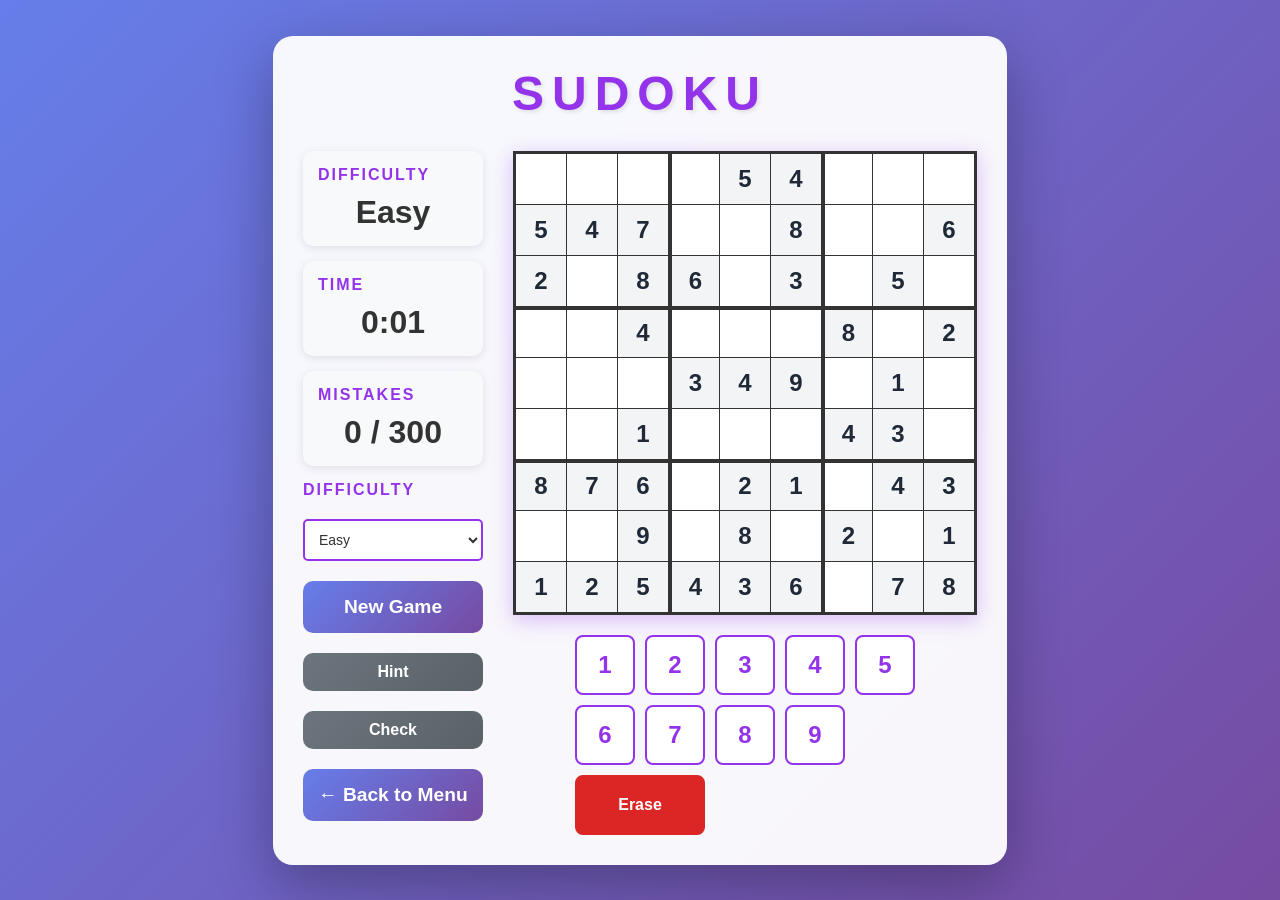
==== games/sudoku/sudoku.html @ 7c759008 "initial commit" ====
<!DOCTYPE html>
<html lang="en">
<head>
    <meta charset="UTF-8">
    <meta name="viewport" content="width=device-width, initial-scale=1.0">
    <title>Sudoku Game</title>
    <link rel="stylesheet" href="../../shared/common.css">
    <link rel="stylesheet" href="sudoku.css">
</head>
<body>
    <div class="game-container">
        <div class="game-header">
            <h1>SUDOKU</h1>
        </div>

        <div class="game-content">
            <div class="side-panel">
                <div class="info-box">
                    <h2>Difficulty</h2>
                    <div id="difficulty">Easy</div>
                </div>
                <div class="info-box">
                    <h2>Time</h2>
                    <div id="time">0:00</div>
                </div>
                <div class="info-box">
                    <h2>Mistakes</h2>
                    <div id="mistakes">0 / 3</div>
                </div>

                <div class="controls-section">
                    <h2>Difficulty</h2>
                    <select id="difficulty-select" class="difficulty-select">
                        <option value="easy">Easy</option>
                        <option value="medium">Medium</option>
                        <option value="hard">Hard</option>
                    </select>

                    <button id="new-game-btn" class="action-btn">New Game</button>
                    <button id="hint-btn" class="action-btn secondary-btn">Hint</button>
                    <button id="check-btn" class="action-btn secondary-btn">Check</button>
                    <a href="../../dashboard.html" class="back-btn">← Back to Menu</a>
                </div>
            </div>

            <div class="game-area">
                <div id="sudoku-board" class="sudoku-board"></div>

                <!-- Number pad for mobile -->
                <div class="number-pad">
                    <button class="number-btn" data-number="1">1</button>
                    <button class="number-btn" data-number="2">2</button>
                    <button class="number-btn" data-number="3">3</button>
                    <button class="number-btn" data-number="4">4</button>
                    <button class="number-btn" data-number="5">5</button>
                    <button class="number-btn" data-number="6">6</button>
                    <button class="number-btn" data-number="7">7</button>
                    <button class="number-btn" data-number="8">8</button>
                    <button class="number-btn" data-number="9">9</button>
                    <button class="number-btn erase-btn" data-number="0">
                        <span>Erase</span>
                    </button>
                </div>

                <!-- Win overlay -->
                <div id="game-win" class="game-over hidden">
                    <h2>🎉 Congratulations! 🎉</h2>
                    <p>You solved the puzzle!</p>
                    <p>Time: <span id="final-time">0:00</span></p>
                    <p>Difficulty: <span id="final-difficulty">Easy</span></p>
                    <button id="restart-btn">New Puzzle</button>
                </div>
            </div>
        </div>
    </div>

    <script src="sudoku.js"></script>
</body>
</html>
---- shared/common.css ----
/* Shared styles for all games */

* {
    margin: 0;
    padding: 0;
    box-sizing: border-box;
}

body {
    font-family: 'Arial', sans-serif;
    background: linear-gradient(135deg, #667eea 0%, #764ba2 100%);
    min-height: 100vh;
    display: flex;
    justify-content: center;
    align-items: center;
    padding: 20px;
}

/* Common button styles */
.action-btn, .back-btn {
    width: 100%;
    padding: 15px;
    font-size: 1.2em;
    font-weight: bold;
    background: linear-gradient(135deg, #667eea 0%, #764ba2 100%);
    color: white;
    border: none;
    border-radius: 10px;
    cursor: pointer;
    transition: transform 0.2s, box-shadow 0.2s;
    margin-top: 10px;
    text-decoration: none;
    display: inline-block;
    text-align: center;
}

.action-btn:hover, .back-btn:hover {
    transform: translateY(-2px);
    box-shadow: 0 5px 15px rgba(102, 126, 234, 0.4);
}

.action-btn:active, .back-btn:active {
    transform: translateY(0);
}

/* Game container */
.game-container {
    background: rgba(255, 255, 255, 0.95);
    border-radius: 20px;
    box-shadow: 0 20px 60px rgba(0, 0, 0, 0.3);
    padding: 30px;
}

/* Game header */
.game-header {
    text-align: center;
    margin-bottom: 30px;
}

.game-header h1 {
    font-size: 3em;
    color: #667eea;
    text-shadow: 2px 2px 4px rgba(0, 0, 0, 0.1);
    letter-spacing: 8px;
}

/* Info boxes */
.info-box {
    background: #f8f9fa;
    padding: 15px;
    border-radius: 10px;
    box-shadow: 0 2px 10px rgba(0, 0, 0, 0.1);
}

.info-box h2 {
    font-size: 1em;
    color: #667eea;
    margin-bottom: 10px;
    text-transform: uppercase;
    letter-spacing: 2px;
}

.info-box div:not(canvas) {
    font-size: 2em;
    font-weight: bold;
    color: #333;
    text-align: center;
}

/* Game over overlay */
.game-over {
    position: absolute;
    top: 50%;
    left: 50%;
    transform: translate(-50%, -50%);
    background: rgba(255, 255, 255, 0.98);
    padding: 40px;
    border-radius: 15px;
    text-align: center;
    box-shadow: 0 10px 40px rgba(0, 0, 0, 0.3);
    z-index: 10;
}

.game-over.hidden {
    display: none;
}

.game-over h2 {
    font-size: 2.5em;
    color: #764ba2;
    margin-bottom: 20px;
}

.game-over p {
    font-size: 1.5em;
    color: #333;
    margin-bottom: 30px;
}

/* Control panel */
.controls-panel h2 {
    font-size: 1.2em;
    color: #667eea;
    margin-bottom: 15px;
    text-transform: uppercase;
    letter-spacing: 2px;
}

.control-item {
    display: flex;
    align-items: center;
    gap: 10px;
    padding: 8px;
    background: #f8f9fa;
    border-radius: 5px;
    margin-bottom: 8px;
}

.key {
    display: inline-block;
    padding: 5px 10px;
    background: #667eea;
    color: white;
    border-radius: 5px;
    font-weight: bold;
    min-width: 60px;
    text-align: center;
    box-shadow: 0 2px 5px rgba(0, 0, 0, 0.2);
}

.control-item span:last-child {
    color: #333;
    font-size: 0.9em;
}
---- games/sudoku/sudoku.css ----
/* Sudoku-specific styles */

.game-container {
    max-width: 900px;
}

.game-content {
    display: flex;
    gap: 30px;
}

.side-panel {
    display: flex;
    flex-direction: column;
    gap: 15px;
    min-width: 180px;
}

.controls-section {
    display: flex;
    flex-direction: column;
    gap: 10px;
}

.controls-section h2 {
    font-size: 1em;
    color: #9333ea;
    margin-bottom: 10px;
    text-transform: uppercase;
    letter-spacing: 2px;
}

.difficulty-select {
    width: 100%;
    padding: 10px;
    border: 2px solid #9333ea;
    border-radius: 5px;
    font-size: 14px;
    cursor: pointer;
    background: white;
    color: #333;
}

.secondary-btn {
    background: linear-gradient(135deg, #6c757d 0%, #5a6268 100%);
    font-size: 1em;
    padding: 10px;
}

.game-area {
    flex: 1;
    display: flex;
    flex-direction: column;
    align-items: center;
    gap: 20px;
    position: relative;
}

/* Sudoku Board */
.sudoku-board {
    display: grid;
    grid-template-columns: repeat(9, 50px);
    grid-template-rows: repeat(9, 50px);
    gap: 1px;
    background: #333;
    border: 3px solid #333;
    box-shadow: 0 5px 20px rgba(147, 51, 234, 0.3);
}

.cell {
    width: 50px;
    height: 50px;
    background: white;
    display: flex;
    align-items: center;
    justify-content: center;
    font-size: 24px;
    font-weight: bold;
    cursor: pointer;
    transition: background-color 0.2s;
    user-select: none;
}

.cell:hover {
    background: #f0f0f0;
}

.cell.selected {
    background: #e9d5ff !important;
    box-shadow: inset 0 0 0 2px #9333ea;
}

.cell.given {
    background: #f3f4f6;
    color: #1f2937;
    cursor: default;
}

.cell.given:hover {
    background: #f3f4f6;
}

.cell.filled {
    color: #9333ea;
}

.cell.hint {
    background: #86efac !important;
    animation: hint-flash 0.5s ease-in-out;
}

.cell.error {
    background: #fca5a5 !important;
    animation: shake 0.3s ease-in-out;
}

/* Thick borders for 3x3 boxes */
.cell.border-top {
    border-top: 3px solid #333;
}

.cell.border-left {
    border-left: 3px solid #333;
}

/* Number pad */
.number-pad {
    display: grid;
    grid-template-columns: repeat(5, 60px);
    gap: 10px;
}

.number-btn {
    width: 60px;
    height: 60px;
    font-size: 24px;
    font-weight: bold;
    background: white;
    border: 2px solid #9333ea;
    border-radius: 8px;
    cursor: pointer;
    transition: all 0.2s;
    color: #9333ea;
}

.number-btn:hover {
    background: #f3e8ff;
    transform: translateY(-2px);
    box-shadow: 0 4px 8px rgba(147, 51, 234, 0.3);
}

.number-btn:active {
    transform: translateY(0);
}

.number-btn.erase-btn {
    grid-column: span 2;
    width: 130px;
    font-size: 16px;
    background: #dc2626;
    border-color: #dc2626;
    color: white;
}

.number-btn.erase-btn:hover {
    background: #b91c1c;
}

/* Animations */
@keyframes hint-flash {
    0%, 100% {
        background: #86efac;
    }
    50% {
        background: #22c55e;
    }
}

@keyframes shake {
    0%, 100% {
        transform: translateX(0);
    }
    25% {
        transform: translateX(-5px);
    }
    75% {
        transform: translateX(5px);
    }
}

/* Override theme colors for Sudoku */
.game-header h1 {
    color: #9333ea;
}

.info-box h2 {
    color: #9333ea;
}

.key {
    background: #9333ea;
}

#restart-btn {
    width: 100%;
    padding: 15px;
    font-size: 1.2em;
    font-weight: bold;
    background: linear-gradient(135deg, #9333ea 0%, #7e22ce 100%);
    color: white;
    border: none;
    border-radius: 10px;
    cursor: pointer;
    transition: transform 0.2s, box-shadow 0.2s;
    margin-top: 10px;
}

#restart-btn:hover {
    transform: translateY(-2px);
    box-shadow: 0 5px 15px rgba(147, 51, 234, 0.4);
}

#restart-btn:active {
    transform: translateY(0);
}

/* Responsive design */
@media (max-width: 900px) {
    .game-content {
        flex-direction: column;
        align-items: center;
    }

    .side-panel {
        width: 100%;
        flex-direction: row;
        flex-wrap: wrap;
        justify-content: space-between;
        max-width: 470px;
    }

    .info-box {
        flex: 1;
        min-width: 140px;
    }

    .controls-section {
        width: 100%;
    }
}

@media (max-width: 600px) {
    .game-header h1 {
        font-size: 2em;
    }

    .sudoku-board {
        grid-template-columns: repeat(9, 35px);
        grid-template-rows: repeat(9, 35px);
    }

    .cell {
        width: 35px;
        height: 35px;
        font-size: 18px;
    }

    .number-pad {
        grid-template-columns: repeat(5, 50px);
        gap: 8px;
    }

    .number-btn {
        width: 50px;
        height: 50px;
        font-size: 20px;
    }

    .number-btn.erase-btn {
        width: 108px;
        font-size: 14px;
    }
}
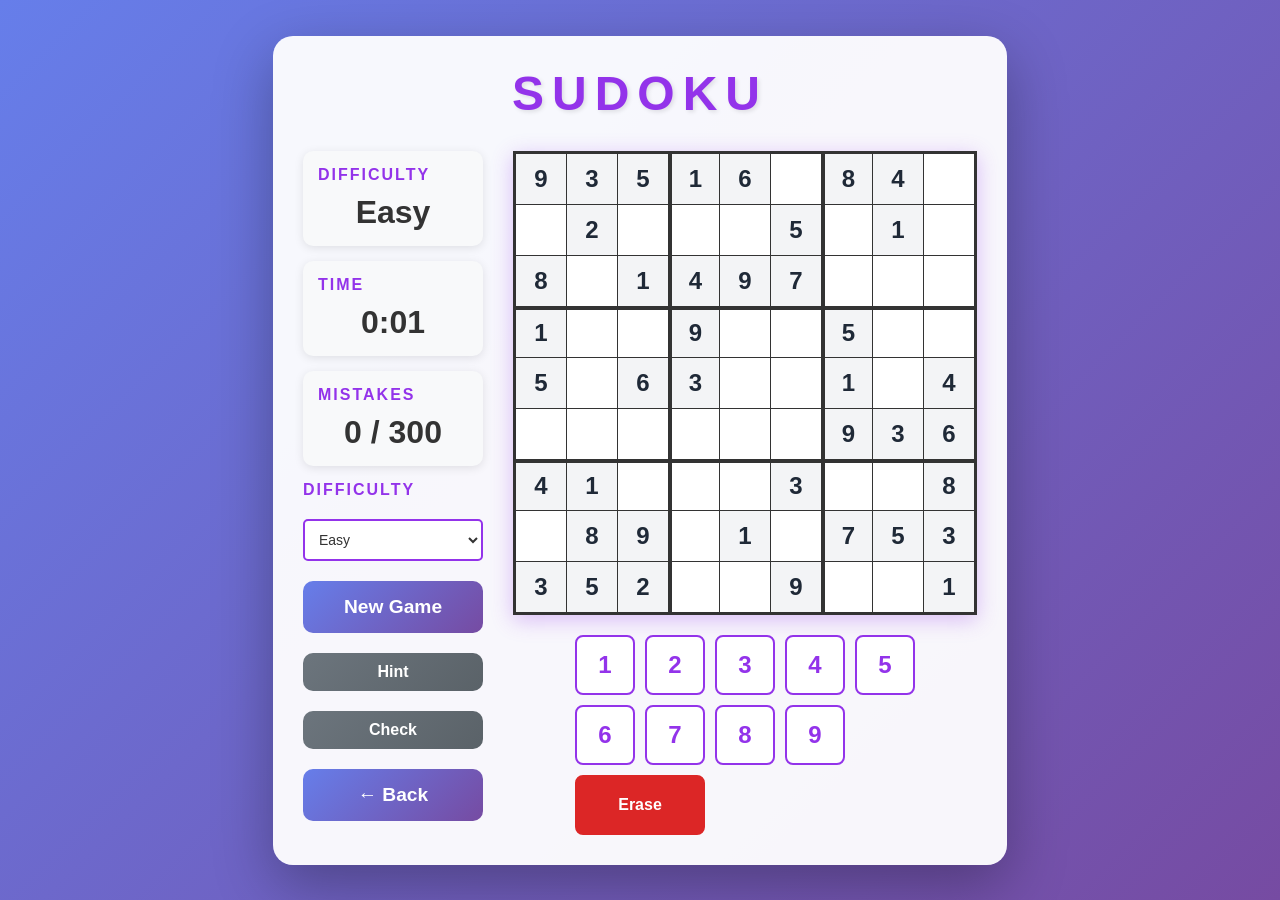
==== commit edd580a1: "improve dashboard and suduko UI" ====
--- a/games/sudoku/sudoku.html
+++ b/games/sudoku/sudoku.html
@@ -39,7 +39,7 @@
                     <button id="new-game-btn" class="action-btn">New Game</button>
                     <button id="hint-btn" class="action-btn secondary-btn">Hint</button>
                     <button id="check-btn" class="action-btn secondary-btn">Check</button>
-                    <a href="../../dashboard.html" class="back-btn">← Back to Menu</a>
+                    <a href="../../dashboard.html" class="back-btn">← Back</a>
                 </div>
             </div>
 
--- a/games/sudoku/sudoku.css
+++ b/games/sudoku/sudoku.css
@@ -250,18 +250,92 @@
 }
 
 @media (max-width: 600px) {
+    body {
+        padding: 0;
+    }
+
+    .game-container {
+        padding: 12px;
+        border-radius: 12px;
+    }
+
+    .game-header {
+        margin-bottom: 8px;
+    }
+
     .game-header h1 {
-        font-size: 2em;
+        font-size: 1.5em;
+        letter-spacing: 3px;
+    }
+
+    .game-content {
+        gap: 50px;
+    }
+
+    /* Compact info boxes */
+    .side-panel {
+        gap: 6px;
+    }
+
+    .info-box {
+        padding: 5px 8px;
+        min-width: 0;
+        border-radius: 6px;
+    }
+
+    .info-box h2 {
+        font-size: 0.6em;
+        margin-bottom: 2px;
+        letter-spacing: 1px;
+    }
+
+    .info-box div:not(canvas) {
+        font-size: 1.1em;
+    }
+
+    /* Controls: single flex row — select + all buttons on one line */
+    .controls-section {
+        display: flex;
+        flex-direction: row;
+        gap: 5px;
+        align-items: stretch;
+    }
+
+    /* Hide redundant "Difficulty" label — the select is self-explanatory */
+    .controls-section h2 {
+        display: none;
+    }
+
+    .difficulty-select {
+        flex: 1.4;
+        padding: 4px 4px;
+        font-size: 11px;
+        min-width: 0;
+    }
+
+    /* All buttons compact and evenly share remaining space */
+    .controls-section .action-btn,
+    .controls-section .back-btn {
+        flex: 1;
+        padding: 5px 2px;
+        font-size: 0.68em;
+        margin-top: 0;
+        min-width: 0;
+        white-space: nowrap;
+    }
+
+    .game-area {
+        gap: 10px;
     }
 
     .sudoku-board {
-        grid-template-columns: repeat(9, 35px);
-        grid-template-rows: repeat(9, 35px);
+        grid-template-columns: repeat(9, 40px);
+        grid-template-rows: repeat(9, 40px);
     }
 
     .cell {
-        width: 35px;
-        height: 35px;
+        width: 40px;
+        height: 40px;
         font-size: 18px;
     }
 
